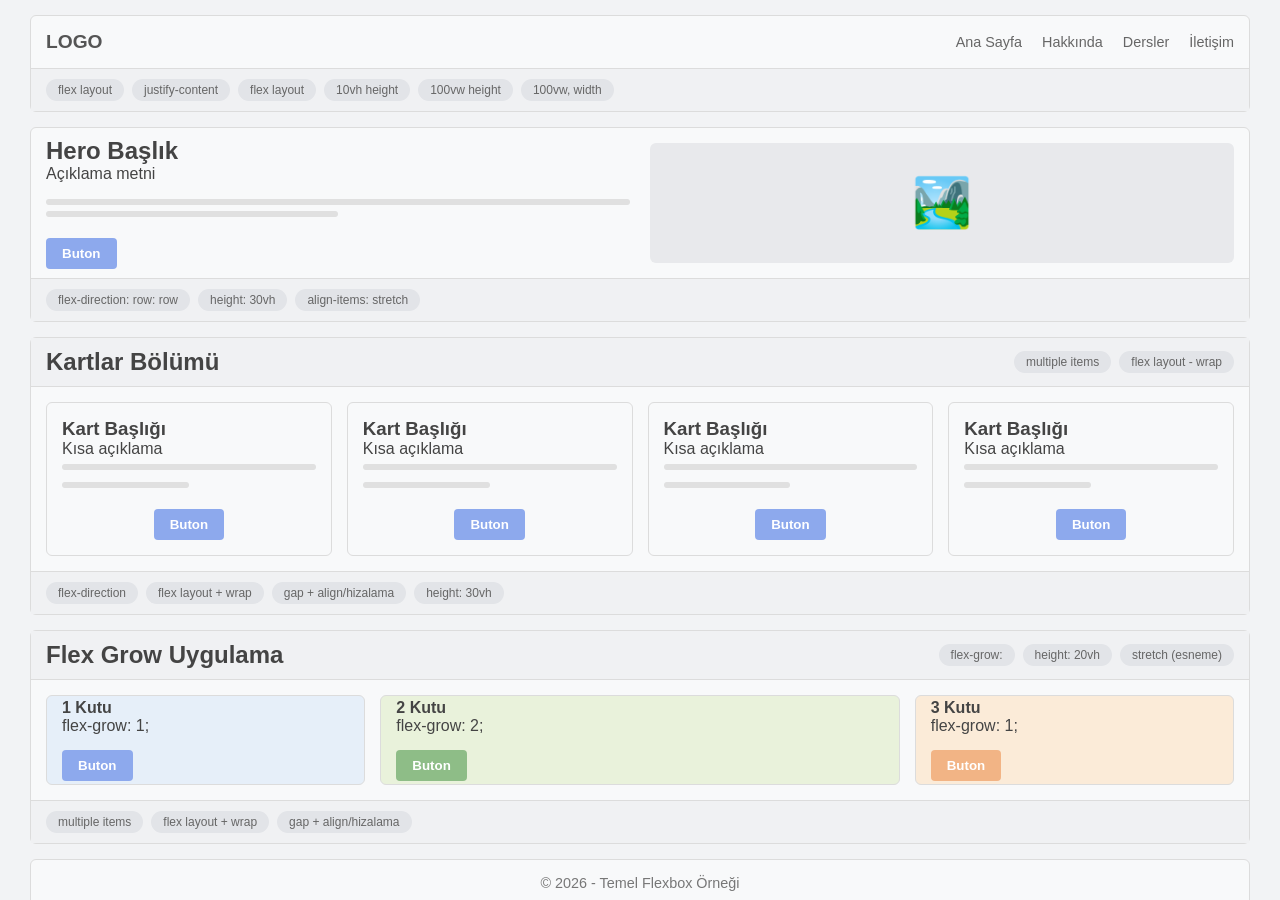
==== index.html @ 406b2664 "Update navigation links in index.html and adjust button alignment in style.css" ====
<!DOCTYPE html>
<html lang="tr">
<head>
    <meta charset="UTF-8">
    <meta name="viewport" content="width=device-width, initial-scale=1.0">
    <title>Flexbox Ödevi</title>
    <link rel="stylesheet" href="styles/style.css">
</head>
<body>

    <div class="wrapper">

        <section class="section-card navbar-section">
            <div class="section-body navbar-body">
                <div class="logo">LOGO</div>
                <ul class="nav-links">
                    <li><a href="index.html">Ana Sayfa</a></li>
                    <li><a href="about.html">Hakkında</a></li>
                    <li><a href="interests.html">Dersler</a></li>
                    <li><a href="contact.html">İletişim</a></li>
                </ul>
            </div>
            <div class="section-footer tags">
                <span class="tag">flex layout</span>
                <span class="tag">justify-content</span>
                <span class="tag">flex layout</span>
                <span class="tag">10vh height</span>
                <span class="tag">100vw height</span>
                <span class="tag">100vw, width</span>
            </div>
        </section>

        <section class="section-card hero-section">
            <div class="section-body hero-body">
                <div class="hero-content">
                    <h1>Hero Başlık</h1>
                    <p>Açıklama metni</p>
                    <div class="lines">
                        <div class="line"></div>
                        <div class="line short"></div>
                    </div>
                    <button class="btn">Buton</button>
                </div>
                <div class="hero-image">
                    <div class="placeholder-icon">🏞️</div>
                </div>
            </div>
            <div class="section-footer tags">
                <span class="tag">flex-direction: row: row</span>
                <span class="tag">height: 30vh</span>
                <span class="tag">align-items: stretch</span>
            </div>
        </section>

        <section class="section-card cards-section">
            <div class="section-header">
                <h2>Kartlar Bölümü</h2>
                <div class="tags">
                    <span class="tag">multiple items</span>
                    <span class="tag">flex layout - wrap</span>
                </div>
            </div>
            <div class="section-body cards-body">
                <div class="card">
                    <h3>Kart Başlığı</h3>
                    <p>Kısa açıklama</p>
                    <div class="line"></div>
                    <div class="line short"></div>
                    <button class="btn">Buton</button>
                </div>
                <div class="card">
                    <h3>Kart Başlığı</h3>
                    <p>Kısa açıklama</p>
                    <div class="line"></div>
                    <div class="line short"></div>
                    <button class="btn">Buton</button>
                </div>
                <div class="card">
                    <h3>Kart Başlığı</h3>
                    <p>Kısa açıklama</p>
                    <div class="line"></div>
                    <div class="line short"></div>
                    <button class="btn">Buton</button>
                </div>
                <div class="card">
                    <h3>Kart Başlığı</h3>
                    <p>Kısa açıklama</p>
                    <div class="line"></div>
                    <div class="line short"></div>
                    <button class="btn">Buton</button>
                </div>
            </div>
            <div class="section-footer tags">
                <span class="tag">flex-direction</span>
                <span class="tag">flex layout + wrap</span>
                <span class="tag">gap + align/hizalama</span>
                <span class="tag">height: 30vh</span>
            </div>
        </section>

        <section class="section-card grow-section">
            <div class="section-header">
                <h2>Flex Grow Uygulama</h2>
                <div class="tags">
                    <span class="tag">flex-grow:</span>
                    <span class="tag">height: 20vh</span>
                    <span class="tag">stretch (esneme)</span>
                </div>
            </div>
            <div class="section-body grow-body">
                <div class="grow-box box1">
                    <h4>1 Kutu</h4>
                    <p>flex-grow: 1;</p>
                    <button class="btn">Buton</button>
                </div>
                <div class="grow-box box2">
                    <h4>2 Kutu</h4>
                    <p>flex-grow: 2;</p>
                    <button class="btn btn-green">Buton</button>
                </div>
                <div class="grow-box box3">
                    <h4>3 Kutu</h4>
                    <p>flex-grow: 1;</p>
                    <button class="btn btn-orange">Buton</button>
                </div>
            </div>
            <div class="section-footer tags">
                <span class="tag">multiple items</span>
                <span class="tag">flex layout + wrap</span>
                <span class="tag">gap + align/hizalama</span>
            </div>
        </section>

        <footer class="section-card footer-section">
            <p>© 2026 - Temel Flexbox Örneği</p>
        </footer>

    </div>

</body>
</html>
---- styles/style.css ----
/* Genel Ayarlar */
* {
    margin: 0;
    padding: 0;
    box-sizing: border-box;
    font-family: Arial, sans-serif;
}

body {
    background-color: #f2f3f5;
    color: #444;
}

/* Ana Kapsayıcı (100vh Kuralı) */
.wrapper {
    display: flex;
    flex-direction: column;
    height: 100vh;
    width: 100vw;
    padding: 15px 30px;
    gap: 15px;
    overflow-y: auto; /* Ekran küçülürse diye kaydırma çubuğu */
}

/* Ortak Kart ve Bölüm Stilleri */
.section-card {
    background-color: #f8f9fa;
    border: 1px solid #dcdcdc;
    border-radius: 6px;
    display: flex;
    flex-direction: column;
}

.section-header, .section-footer {
    display: flex;
    align-items: center;
    padding: 10px 15px;
    background-color: #f0f1f3;
}

.section-header {
    justify-content: space-between;
    border-bottom: 1px solid #dcdcdc;
}

.section-footer {
    border-top: 1px solid #dcdcdc;
    gap: 10px;
}

.section-body {
    padding: 15px;
}

/* Etiket (Tag) Stilleri */
.tags {
    display: flex;
    flex-wrap: wrap;
    gap: 8px;
}

.tag {
    background-color: #e2e4e8;
    color: #666;
    padding: 4px 12px;
    border-radius: 15px;
    font-size: 0.75rem;
}

/* Buton ve Çizgi (Skeleton) Stilleri */
.btn {
    padding: 8px 16px;
    background-color: #8da9ed;
    color: white;
    border: none;
    border-radius: 4px;
    cursor: pointer;
    margin-top: 15px;
    font-weight: bold;
    align-self: flex-start;
}
.btn-green { background-color: #8ebd87; }
.btn-orange { background-color: #f2b485; }

.lines { margin-top: 10px; }
.line {
    height: 6px;
    background-color: #e0e0e0;
    border-radius: 3px;
    margin: 6px 0;
    width: 100%;
}
.line.short { width: 50%; }

/* --- 1) Navbar --- */
.navbar-section {
    flex-shrink: 0;
}
.navbar-body {
    display: flex;
    justify-content: space-between;
    align-items: center;
    padding: 15px;
}
.logo {
    font-size: 1.2rem;
    font-weight: bold;
    color: #555;
}
.nav-links {
    list-style: none;
    display: flex;
    gap: 20px;
}
.nav-links a {
    text-decoration: none;
    color: #666;
    font-size: 0.9rem;
}

/* --- 2) Hero --- */
.hero-body {
    display: flex;
    flex-direction: row;
    justify-content: space-between;
    align-items: stretch;
    gap: 20px;
    height: 150px; /* Esneme efekti için sabit yükseklik */
}
.hero-content {
    flex: 1;
    display: flex;
    flex-direction: column;
    justify-content: center;
}
.hero-image {
    flex: 1;
    background-color: #e8e9ec;
    border-radius: 6px;
    display: flex;
    justify-content: center;
    align-items: center;
    font-size: 3rem;
}

/* --- 3) Kartlar --- */
.cards-body {
    display: flex;
    flex-wrap: wrap;
    gap: 15px;
}
.card {
    flex: 1;
    min-width: 180px;
    background-color: #f8f9fa;
    border: 1px solid #dcdcdc;
    border-radius: 6px;
    padding: 15px;
    display: flex;
    flex-direction: column;
}
.card .btn {
    align-self: center;
}

/* --- 4) Flex Grow --- */
.grow-body {
    display: flex;
    align-items: stretch;
    gap: 15px;
    height: 120px;
}
.grow-box {
    border-radius: 6px;
    padding: 15px;
    display: flex;
    flex-direction: column;
    justify-content: center;
    align-items: flex-start;
    border: 1px solid #dcdcdc;
}
.box1 { flex-grow: 1; background-color: #e6eff9; }
.box2 { flex-grow: 2; background-color: #e9f2db; }
.box3 { flex-grow: 1; background-color: #fbebd8; }

/* --- 5) Footer --- */
.footer-section {
    flex-shrink: 0;
    align-items: center;
    justify-content: center;
    padding: 15px;
    color: #777;
    font-size: 0.9rem;
}
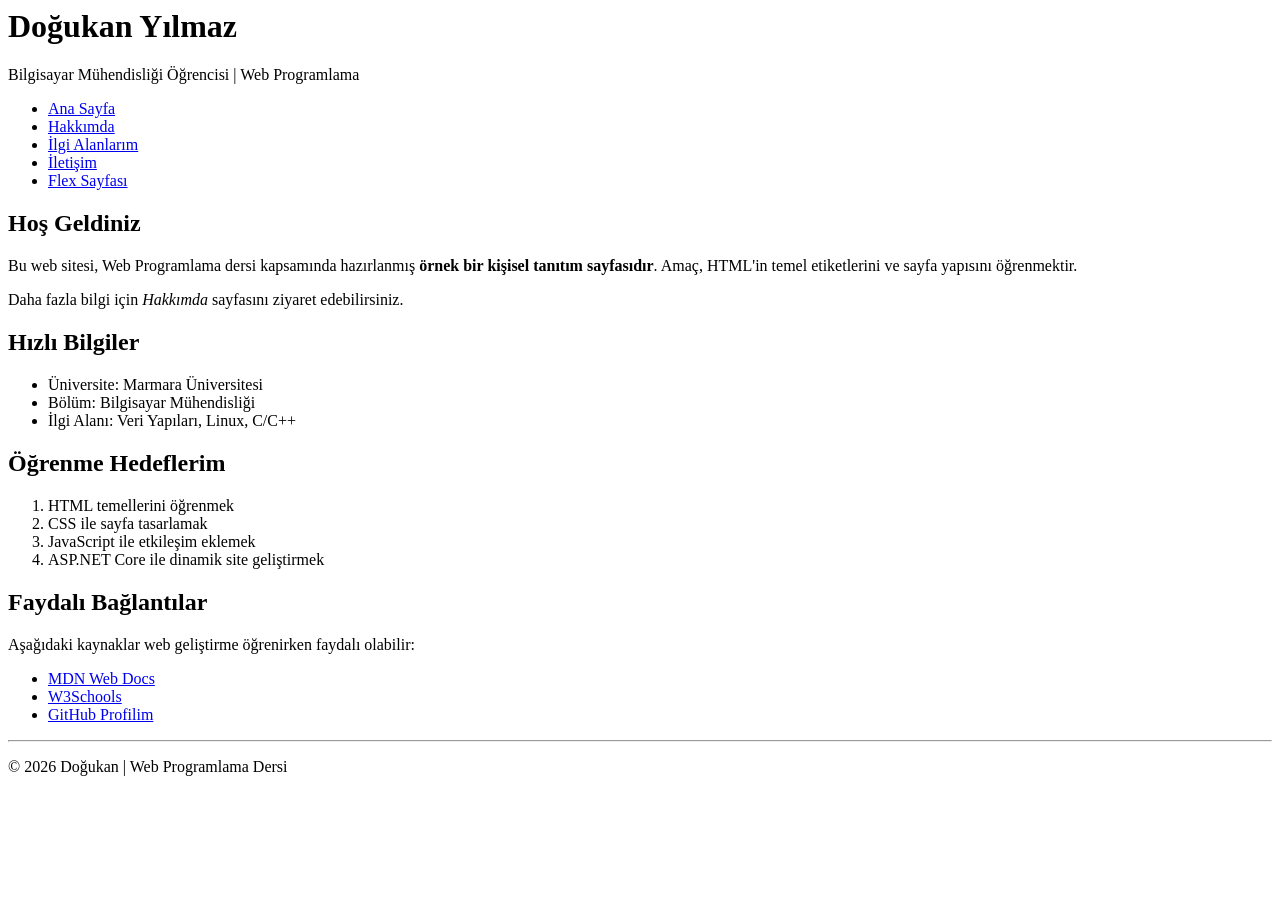
==== commit 75a56d40: "Refactor HTML structure and styles for personal webpage - Replaced the original index.html content w" ====
--- a/index.html
+++ b/index.html
@@ -1,141 +1,48 @@
-<!DOCTYPE html>
-<html lang="tr">
-<head>
-    <meta charset="UTF-8">
-    <meta name="viewport" content="width=device-width, initial-scale=1.0">
-    <title>Flexbox Ödevi</title>
-    <link rel="stylesheet" href="styles/style.css">
-</head>
-<body>
+<html>
+    <head>
+        <meta charset="UTF-8">
+        <title>Doğukan Yılmaz - Web Sayfası</title>
+    </head>
 
-    <div class="wrapper">
+    <body>
+        <h1> Doğukan Yılmaz </h1>
+        <p>Bilgisayar Mühendisliği Öğrencisi | Web Programlama</p>
+        <ul>
+            <li><a href="index.html">Ana Sayfa</a></li>
+            <li><a href="about.html">Hakkımda</a></li>
+            <li><a href="interests.html">İlgi Alanlarım</a></li>
+            <li><a href="contact.html">İletişim</a></li>
+            <li><a href="index2.html">Flex Sayfası</a></li>
 
-        <section class="section-card navbar-section">
-            <div class="section-body navbar-body">
-                <div class="logo">LOGO</div>
-                <ul class="nav-links">
-                    <li><a href="index.html">Ana Sayfa</a></li>
-                    <li><a href="about.html">Hakkında</a></li>
-                    <li><a href="interests.html">Dersler</a></li>
-                    <li><a href="contact.html">İletişim</a></li>
-                </ul>
-            </div>
-            <div class="section-footer tags">
-                <span class="tag">flex layout</span>
-                <span class="tag">justify-content</span>
-                <span class="tag">flex layout</span>
-                <span class="tag">10vh height</span>
-                <span class="tag">100vw height</span>
-                <span class="tag">100vw, width</span>
-            </div>
-        </section>
+        </ul>
 
-        <section class="section-card hero-section">
-            <div class="section-body hero-body">
-                <div class="hero-content">
-                    <h1>Hero Başlık</h1>
-                    <p>Açıklama metni</p>
-                    <div class="lines">
-                        <div class="line"></div>
-                        <div class="line short"></div>
-                    </div>
-                    <button class="btn">Buton</button>
-                </div>
-                <div class="hero-image">
-                    <div class="placeholder-icon">🏞️</div>
-                </div>
-            </div>
-            <div class="section-footer tags">
-                <span class="tag">flex-direction: row: row</span>
-                <span class="tag">height: 30vh</span>
-                <span class="tag">align-items: stretch</span>
-            </div>
-        </section>
+        <h2>Hoş Geldiniz</h2>
+        <p>Bu web sitesi, Web Programlama dersi kapsamında hazırlanmış <b>örnek bir kişisel tanıtım sayfasıdır</b>. Amaç, HTML'in temel etiketlerini ve sayfa yapısını öğrenmektir.</p>
+        <p>Daha fazla bilgi için <i>Hakkımda</i> sayfasını ziyaret edebilirsiniz.</p>
 
-        <section class="section-card cards-section">
-            <div class="section-header">
-                <h2>Kartlar Bölümü</h2>
-                <div class="tags">
-                    <span class="tag">multiple items</span>
-                    <span class="tag">flex layout - wrap</span>
-                </div>
-            </div>
-            <div class="section-body cards-body">
-                <div class="card">
-                    <h3>Kart Başlığı</h3>
-                    <p>Kısa açıklama</p>
-                    <div class="line"></div>
-                    <div class="line short"></div>
-                    <button class="btn">Buton</button>
-                </div>
-                <div class="card">
-                    <h3>Kart Başlığı</h3>
-                    <p>Kısa açıklama</p>
-                    <div class="line"></div>
-                    <div class="line short"></div>
-                    <button class="btn">Buton</button>
-                </div>
-                <div class="card">
-                    <h3>Kart Başlığı</h3>
-                    <p>Kısa açıklama</p>
-                    <div class="line"></div>
-                    <div class="line short"></div>
-                    <button class="btn">Buton</button>
-                </div>
-                <div class="card">
-                    <h3>Kart Başlığı</h3>
-                    <p>Kısa açıklama</p>
-                    <div class="line"></div>
-                    <div class="line short"></div>
-                    <button class="btn">Buton</button>
-                </div>
-            </div>
-            <div class="section-footer tags">
-                <span class="tag">flex-direction</span>
-                <span class="tag">flex layout + wrap</span>
-                <span class="tag">gap + align/hizalama</span>
-                <span class="tag">height: 30vh</span>
-            </div>
-        </section>
+        <h2>Hızlı Bilgiler</h2>
+        <ul>
+            <li>Üniversite: Marmara Üniversitesi</li>
+            <li>Bölüm: Bilgisayar Mühendisliği</li>
+            <li>İlgi Alanı: Veri Yapıları, Linux, C/C++</li>
+        </ul>
 
-        <section class="section-card grow-section">
-            <div class="section-header">
-                <h2>Flex Grow Uygulama</h2>
-                <div class="tags">
-                    <span class="tag">flex-grow:</span>
-                    <span class="tag">height: 20vh</span>
-                    <span class="tag">stretch (esneme)</span>
-                </div>
-            </div>
-            <div class="section-body grow-body">
-                <div class="grow-box box1">
-                    <h4>1 Kutu</h4>
-                    <p>flex-grow: 1;</p>
-                    <button class="btn">Buton</button>
-                </div>
-                <div class="grow-box box2">
-                    <h4>2 Kutu</h4>
-                    <p>flex-grow: 2;</p>
-                    <button class="btn btn-green">Buton</button>
-                </div>
-                <div class="grow-box box3">
-                    <h4>3 Kutu</h4>
-                    <p>flex-grow: 1;</p>
-                    <button class="btn btn-orange">Buton</button>
-                </div>
-            </div>
-            <div class="section-footer tags">
-                <span class="tag">multiple items</span>
-                <span class="tag">flex layout + wrap</span>
-                <span class="tag">gap + align/hizalama</span>
-            </div>
-        </section>
+        <h2>Öğrenme Hedeflerim</h2>
+        <ol>
+            <li>HTML temellerini öğrenmek</li>
+            <li>CSS ile sayfa tasarlamak</li>
+            <li>JavaScript ile etkileşim eklemek</li>
+            <li>ASP.NET Core ile dinamik site geliştirmek</li>
+        </ol>
+        <h2>Faydalı Bağlantılar</h2>
+        <p>Aşağıdaki kaynaklar web geliştirme öğrenirken faydalı olabilir:</p>
+        <ul>
+            <li><a href="https://developer.mozilla.org/tr/">MDN Web Docs</a></li>
+            <li><a href="https://www.w3schools.com/">W3Schools</a></li>
+            <li><a href="https://github.com/Dogukan01" target="_blank">GitHub Profilim</a></li>
+        </ul>
 
-        <footer class="section-card footer-section">
-            <p>© 2026 - Temel Flexbox Örneği</p>
-        </footer>
-
-    </div>
-
-</body>
+        <hr>
+        <p>© 2026 Doğukan | Web Programlama Dersi</p>
+    </body>
 </html>
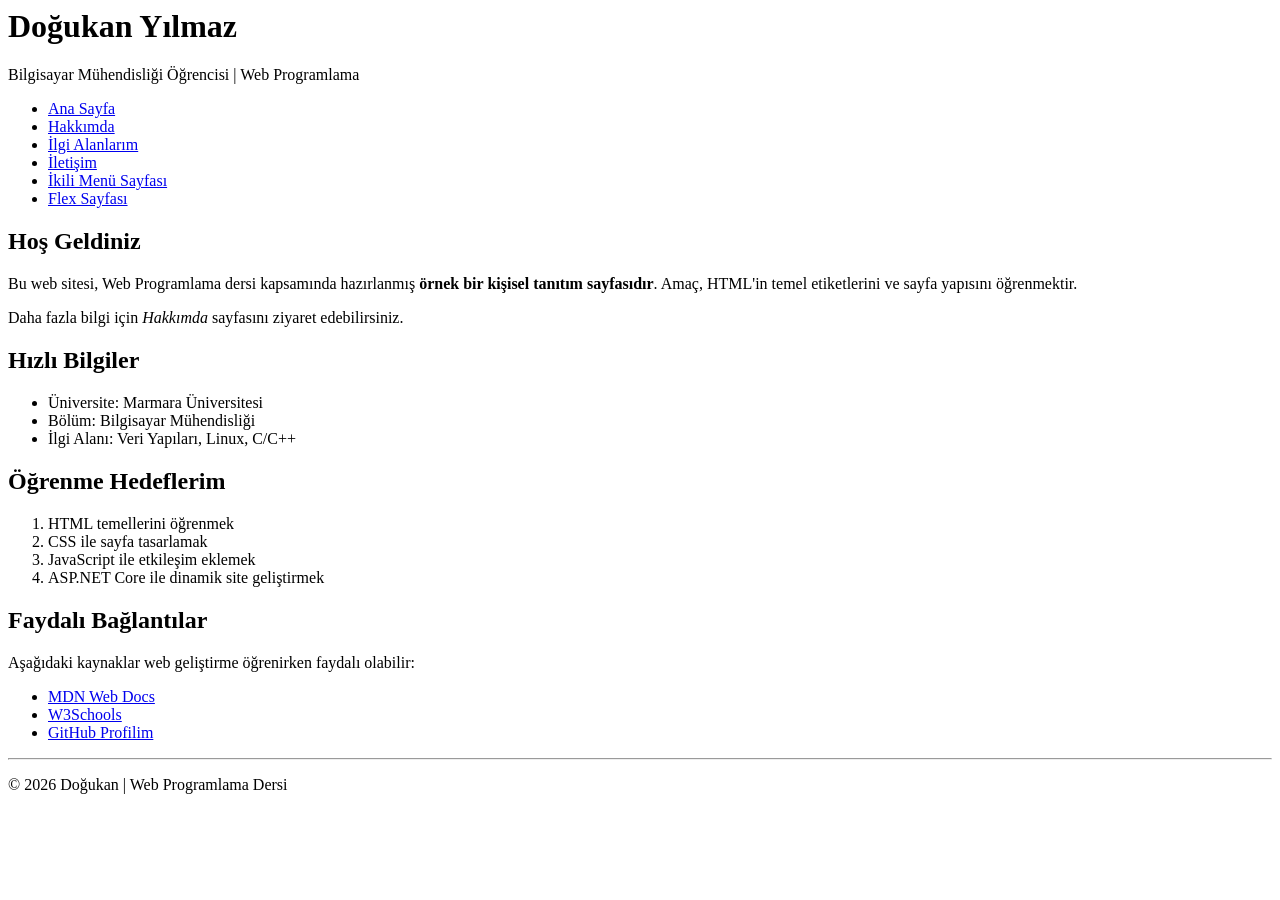
==== commit eb528d22: "Add navigation link to new page in contact, index, and interests sections" ====
--- a/index.html
+++ b/index.html
@@ -12,6 +12,7 @@
             <li><a href="about.html">Hakkımda</a></li>
             <li><a href="interests.html">İlgi Alanlarım</a></li>
             <li><a href="contact.html">İletişim</a></li>
+            <li><a href="new.html">İkili Menü Sayfası</a></li>
             <li><a href="index2.html">Flex Sayfası</a></li>
 
         </ul>
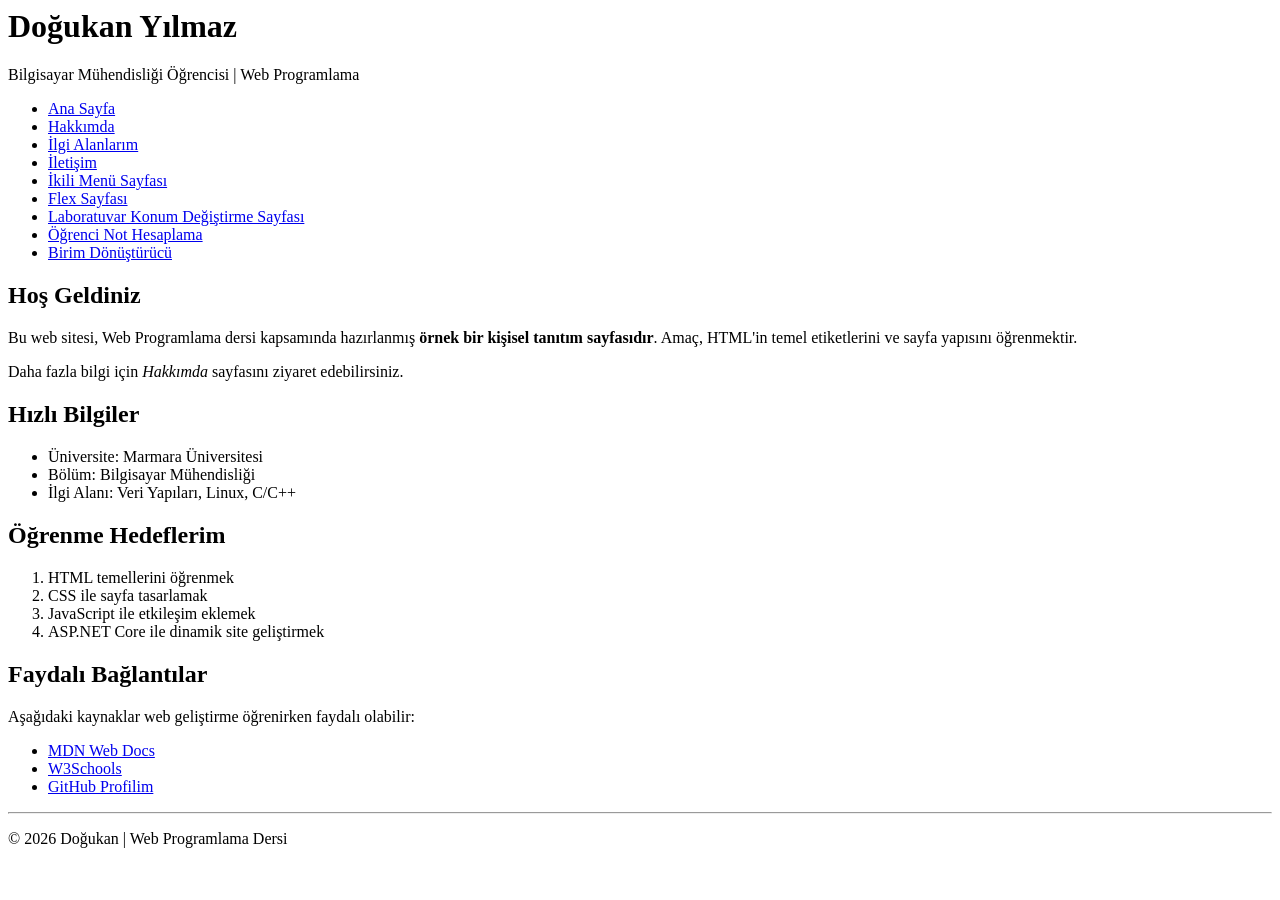
==== commit ff208b7a: "Add back button to Birim Hesaplama page and adjust styles" ====
--- a/index.html
+++ b/index.html
@@ -14,7 +14,9 @@
             <li><a href="contact.html">İletişim</a></li>
             <li><a href="new.html">İkili Menü Sayfası</a></li>
             <li><a href="index2.html">Flex Sayfası</a></li>
-
+            <li><a href="lab-position.html">Laboratuvar Konum Değiştirme Sayfası</a></li>
+            <li><a href="not-hesaplama.html">Öğrenci Not Hesaplama</a></li>
+            <li><a href="birim-hesaplama.html">Birim Dönüştürücü</a></li>
         </ul>
 
         <h2>Hoş Geldiniz</h2>
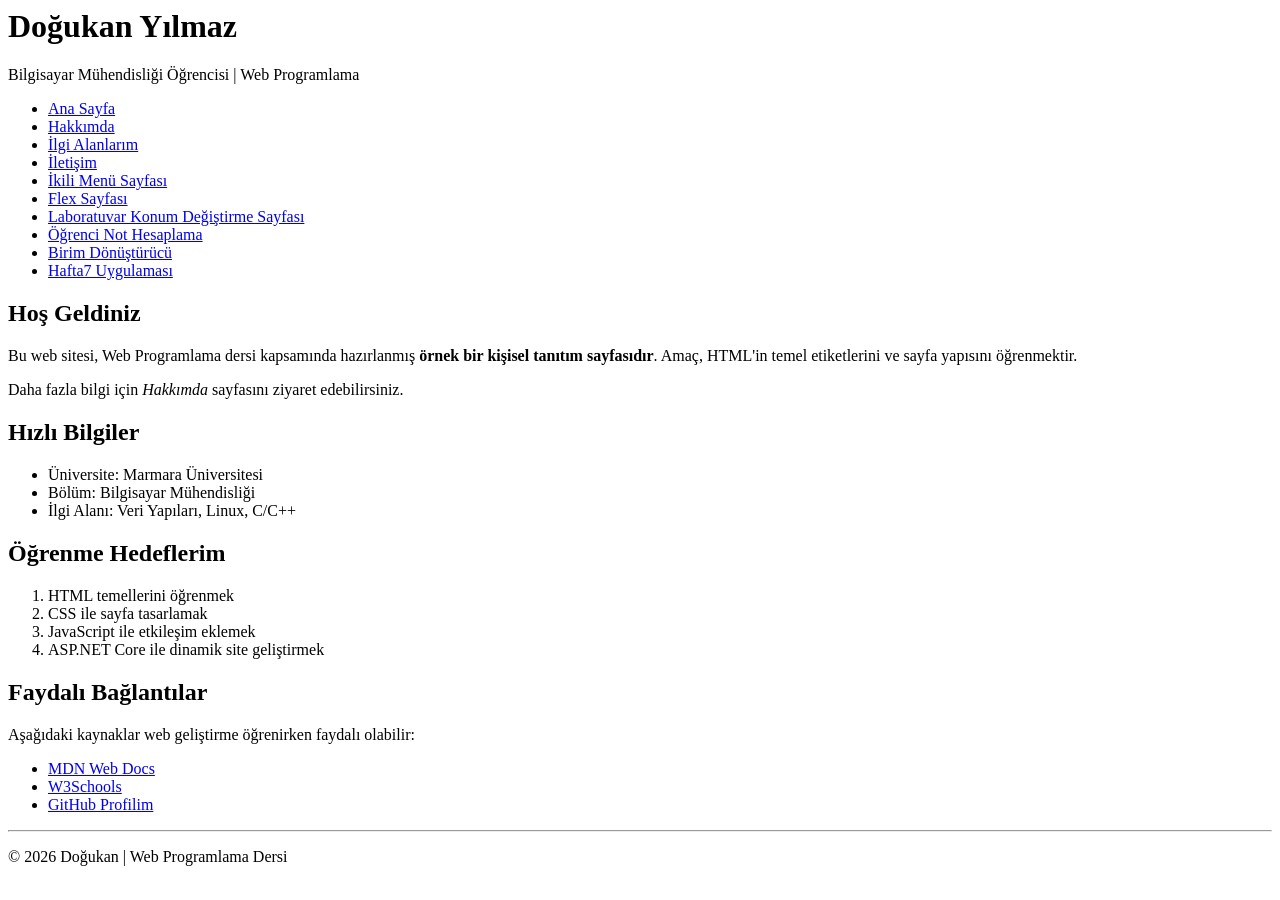
==== commit 51b9c360: "Add Hafta 7 application page and implement theme toggle functionality" ====
--- a/index.html
+++ b/index.html
@@ -17,6 +17,7 @@
             <li><a href="lab-position.html">Laboratuvar Konum Değiştirme Sayfası</a></li>
             <li><a href="not-hesaplama.html">Öğrenci Not Hesaplama</a></li>
             <li><a href="birim-hesaplama.html">Birim Dönüştürücü</a></li>
+            <li><a href="hafta7.html">Hafta7 Uygulaması</a></li>
         </ul>
 
         <h2>Hoş Geldiniz</h2>
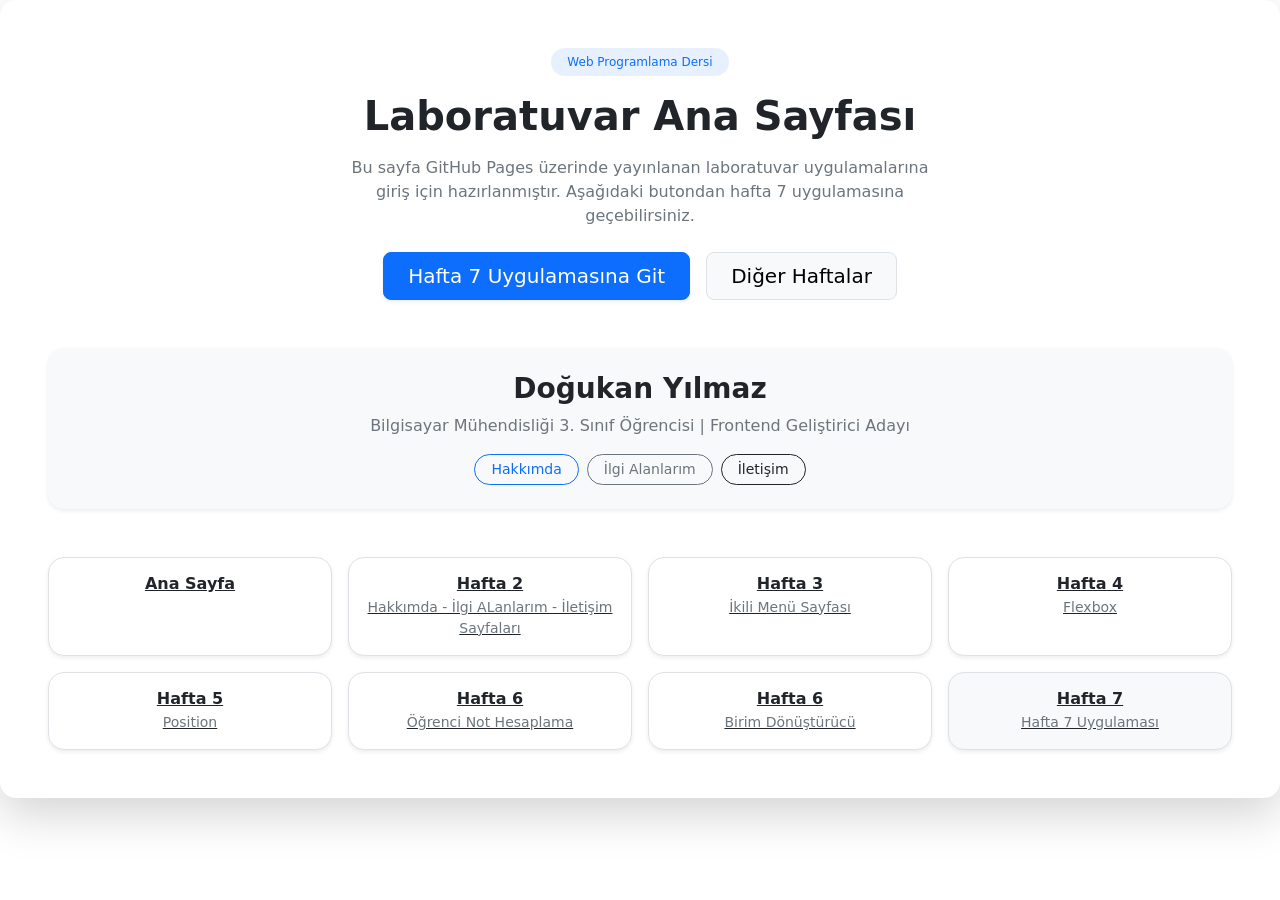
==== commit 80fdce7f: "feat: implement theme toggle functionality with light and dark mode support and update landing page " ====
--- a/index.html
+++ b/index.html
@@ -1,52 +1,102 @@
-<html>
-    <head>
-        <meta charset="UTF-8">
-        <title>Doğukan Yılmaz - Web Sayfası</title>
-    </head>
+<!DOCTYPE html>
+<html lang="tr">
+<head>
+    <meta charset="UTF-8">
+    <meta name="viewport" content="width=device-width, initial-scale=1.0">
+    <title>Laboratuvar Ana Sayfası - Doğukan Yılmaz</title>
+    
+    <link href="https://cdn.jsdelivr.net/npm/bootstrap@5.3.3/dist/css/bootstrap.min.css" rel="stylesheet">
+    
+    <link rel="stylesheet" href="styles/index.css">
+</head>
+<body>
 
-    <body>
-        <h1> Doğukan Yılmaz </h1>
-        <p>Bilgisayar Mühendisliği Öğrencisi | Web Programlama</p>
-        <ul>
-            <li><a href="index.html">Ana Sayfa</a></li>
-            <li><a href="about.html">Hakkımda</a></li>
-            <li><a href="interests.html">İlgi Alanlarım</a></li>
-            <li><a href="contact.html">İletişim</a></li>
-            <li><a href="new.html">İkili Menü Sayfası</a></li>
-            <li><a href="index2.html">Flex Sayfası</a></li>
-            <li><a href="lab-position.html">Laboratuvar Konum Değiştirme Sayfası</a></li>
-            <li><a href="not-hesaplama.html">Öğrenci Not Hesaplama</a></li>
-            <li><a href="birim-hesaplama.html">Birim Dönüştürücü</a></li>
-            <li><a href="hafta7.html">Hafta7 Uygulaması</a></li>
-        </ul>
+    <div class="card border-0 shadow-lg rounded-4 p-4 p-md-5 main-card">
+        
+        <div class="text-center mb-5">
+            <span class="badge bg-primary bg-opacity-10 text-primary rounded-pill px-3 py-2 mb-3 fw-medium">Web Programlama Dersi</span>
+            <h1 class="display-6 fw-bold mb-3">Laboratuvar Ana Sayfası</h1>
+            <p class="text-secondary mx-auto mb-4" style="max-width: 600px;">
+                Bu sayfa GitHub Pages üzerinde yayınlanan laboratuvar uygulamalarına giriş için hazırlanmıştır. Aşağıdaki butondan hafta 7 uygulamasına geçebilirsiniz.
+            </p>
+            
+            <div class="d-flex justify-content-center gap-3">
+                <a href="hafta7.html" class="btn btn-primary btn-lg rounded-3 px-4 shadow-sm">Hafta 7 Uygulamasına Git</a>
+                <a href="#haftalar" class="btn btn-light btn-lg rounded-3 px-4 border">Diğer Haftalar</a>
+            </div>
+        </div>
 
-        <h2>Hoş Geldiniz</h2>
-        <p>Bu web sitesi, Web Programlama dersi kapsamında hazırlanmış <b>örnek bir kişisel tanıtım sayfasıdır</b>. Amaç, HTML'in temel etiketlerini ve sayfa yapısını öğrenmektir.</p>
-        <p>Daha fazla bilgi için <i>Hakkımda</i> sayfasını ziyaret edebilirsiniz.</p>
+        <!-- Kişisel Bilgi Bölümü -->
+        <div class="card bg-light border-0 rounded-4 p-4 mb-5 shadow-sm text-center">
+            <h3 class="fw-bold mb-2">Doğukan Yılmaz</h3>
+            <p class="text-secondary mb-3">Bilgisayar Mühendisliği 3. Sınıf Öğrencisi | Frontend Geliştirici Adayı</p>
+            <div class="d-flex justify-content-center gap-2">
+                <a href="about.html" class="btn btn-outline-primary btn-sm rounded-pill px-3">Hakkımda</a>
+                <a href="interests.html" class="btn btn-outline-secondary btn-sm rounded-pill px-3">İlgi Alanlarım</a>
+                <a href="contact.html" class="btn btn-outline-dark btn-sm rounded-pill px-3">İletişim</a>
+            </div>
+        </div>
 
-        <h2>Hızlı Bilgiler</h2>
-        <ul>
-            <li>Üniversite: Marmara Üniversitesi</li>
-            <li>Bölüm: Bilgisayar Mühendisliği</li>
-            <li>İlgi Alanı: Veri Yapıları, Linux, C/C++</li>
-        </ul>
+        <div id="haftalar" class="row g-3 justify-content-center">
+            
+            <div class="col-6 col-md-4 col-lg-3">
+                <a href="index.html" class="card week-card border shadow-sm rounded-4 h-100 p-3 text-center">
+                    <h6 class="fw-bold text-dark mb-1">Ana Sayfa</h6>
+                </a>
+            </div>
+            
+            <div class="col-6 col-md-4 col-lg-3">
+                <a href="about.html" class="card week-card border shadow-sm rounded-4 h-100 p-3 text-center">
+                    <h6 class="fw-bold text-dark mb-1">Hafta 2</h6>
+                    <small class="text-secondary">Hakkımda - İlgi ALanlarım - İletişim Sayfaları </small>
+                </a>
+            </div>
 
-        <h2>Öğrenme Hedeflerim</h2>
-        <ol>
-            <li>HTML temellerini öğrenmek</li>
-            <li>CSS ile sayfa tasarlamak</li>
-            <li>JavaScript ile etkileşim eklemek</li>
-            <li>ASP.NET Core ile dinamik site geliştirmek</li>
-        </ol>
-        <h2>Faydalı Bağlantılar</h2>
-        <p>Aşağıdaki kaynaklar web geliştirme öğrenirken faydalı olabilir:</p>
-        <ul>
-            <li><a href="https://developer.mozilla.org/tr/">MDN Web Docs</a></li>
-            <li><a href="https://www.w3schools.com/">W3Schools</a></li>
-            <li><a href="https://github.com/Dogukan01" target="_blank">GitHub Profilim</a></li>
-        </ul>
+            <div class="col-6 col-md-4 col-lg-3">
+                <a href="ikili-menu.html" class="card week-card border shadow-sm rounded-4 h-100 p-3 text-center">
+                    <h6 class="fw-bold text-dark mb-1">Hafta 3</h6>
+                    <small class="text-secondary">İkili Menü Sayfası</small>
+                </a>
+            </div>
 
-        <hr>
-        <p>© 2026 Doğukan | Web Programlama Dersi</p>
-    </body>
+            <div class="col-6 col-md-4 col-lg-3">
+                <a href="flex_sayfasi.html" class="card week-card border shadow-sm rounded-4 h-100 p-3 text-center">
+                    <h6 class="fw-bold text-dark mb-1">Hafta 4</h6>
+                    <small class="text-secondary">Flexbox</small>
+                </a>
+            </div>
+
+            <div class="col-6 col-md-4 col-lg-3">
+                <a href="lab-position.html" class="card week-card border shadow-sm rounded-4 h-100 p-3 text-center">
+                    <h6 class="fw-bold text-dark mb-1">Hafta 5</h6>
+                    <small class="text-secondary">Position</small>
+                </a>
+            </div>
+
+            <div class="col-6 col-md-4 col-lg-3">
+                <a href="not-hesaplama.html" class="card week-card border shadow-sm rounded-4 h-100 p-3 text-center">
+                    <h6 class="fw-bold text-dark mb-1">Hafta 6</h6>
+                    <small class="text-secondary">Öğrenci Not Hesaplama</small>
+                </a>
+            </div>
+
+            <div class="col-6 col-md-4 col-lg-3">
+                <a href="birim-hesaplama.html" class="card week-card border shadow-sm rounded-4 h-100 p-3 text-center">
+                    <h6 class="fw-bold text-dark mb-1">Hafta 6</h6>
+                    <small class="text-secondary">Birim Dönüştürücü</small>
+                </a>
+            </div>
+
+            <div class="col-6 col-md-4 col-lg-3">
+                <a href="hafta7.html" class="card week-card border shadow-sm rounded-4 h-100 p-3 text-center bg-light">
+                    <h6 class="fw-bold text-dark mb-1">Hafta 7</h6>
+                    <small class="text-secondary">Hafta 7 Uygulaması</small>
+                </a>
+            </div>
+
+        </div>
+    </div>
+
+    <script src="https://cdn.jsdelivr.net/npm/bootstrap@5.3.3/dist/js/bootstrap.bundle.min.js"></script>
+</body>
 </html>
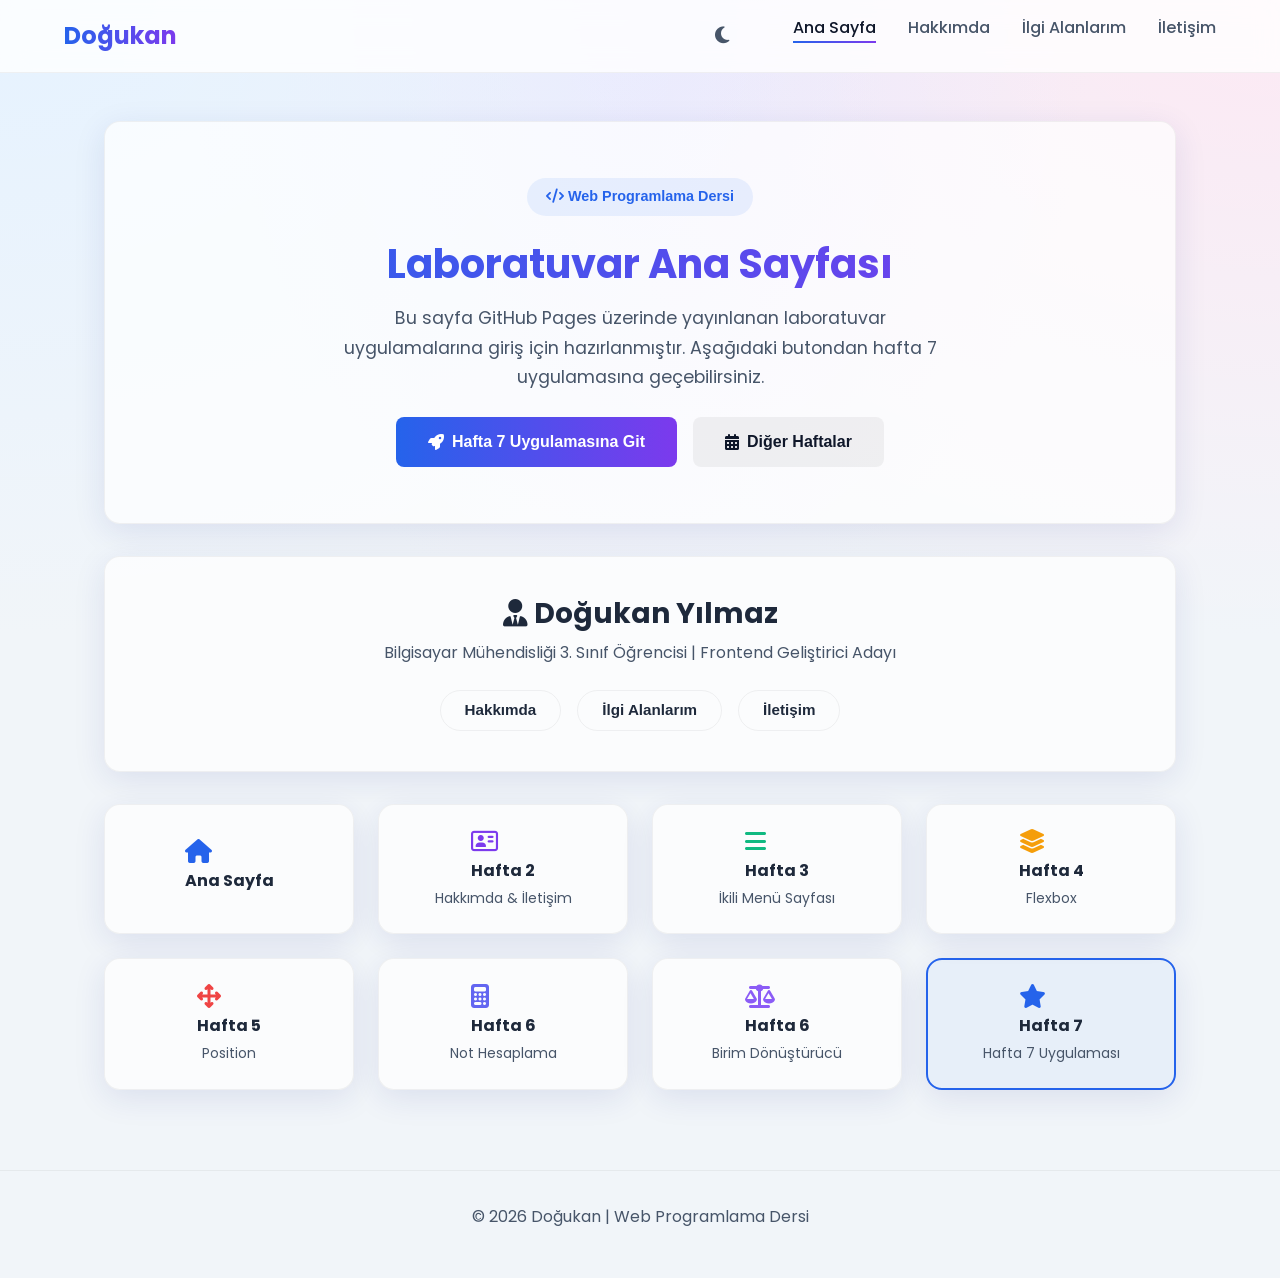
==== commit a79dc720: "feat: redesign index page layout with new navigation, dark mode support, and FontAwesome icons" ====
--- a/index.html
+++ b/index.html
@@ -6,97 +6,170 @@
     <title>Laboratuvar Ana Sayfası - Doğukan Yılmaz</title>
     
     <link href="https://cdn.jsdelivr.net/npm/bootstrap@5.3.3/dist/css/bootstrap.min.css" rel="stylesheet">
+    <link rel="stylesheet" href="https://cdnjs.cloudflare.com/ajax/libs/font-awesome/6.4.0/css/all.min.css">
+    <link rel="stylesheet" href="styles/profile.css">
     
-    <link rel="stylesheet" href="styles/index.css">
+    <style>
+        /* Bootstrap override'ları ve grid uyumları */
+        .week-card {
+            padding: 1.5rem !important;
+            height: 100%;
+            display: flex;
+            flex-direction: column;
+            justify-content: center;
+            align-items: center;
+            text-decoration: none;
+            margin-bottom: 0 !important;
+        }
+        
+        .week-card h6 {
+            color: var(--heading-color);
+            margin-bottom: 0.5rem;
+            transition: color 0.5s;
+        }
+        
+        .week-card small {
+            color: var(--text-muted);
+            transition: color 0.5s;
+        }
+        
+        .week-card:hover h6 {
+            color: var(--primary-color);
+        }
+
+        .row { 
+            margin-bottom: 2rem; 
+        }
+
+        /* Ana Sayfa Butonlarını Özel Ayarla */
+        .btn-custom-outline {
+            background: transparent;
+            border: 1px solid var(--border-color);
+            color: var(--heading-color);
+        }
+        
+        .btn-custom-outline:hover {
+            background: var(--primary-color);
+            border-color: var(--primary-color);
+            color: white;
+        }
+
+        body.dark-mode .btn-custom-outline:hover {
+            color: white;
+        }
+    </style>
 </head>
 <body>
 
-    <div class="card border-0 shadow-lg rounded-4 p-4 p-md-5 main-card">
-        
-        <div class="text-center mb-5">
-            <span class="badge bg-primary bg-opacity-10 text-primary rounded-pill px-3 py-2 mb-3 fw-medium">Web Programlama Dersi</span>
-            <h1 class="display-6 fw-bold mb-3">Laboratuvar Ana Sayfası</h1>
-            <p class="text-secondary mx-auto mb-4" style="max-width: 600px;">
+    <nav>
+        <a href="index.html" class="logo">Doğukan</a>
+        <div class="nav-right">
+            <button id="theme-toggle" class="theme-toggle-btn" aria-label="Temayı Değiştir">
+                <i id="theme-icon" class="fa-solid fa-moon"></i>
+            </button>
+            <ul class="nav-links">
+                <li><a href="index.html" class="active">Ana Sayfa</a></li>
+                <li><a href="about.html">Hakkımda</a></li>
+                <li><a href="interests.html">İlgi Alanlarım</a></li>
+                <li><a href="contact.html">İletişim</a></li>
+            </ul>
+        </div>
+    </nav>
+
+    <main>
+        <div class="glass-card text-center" style="padding-top: 3.5rem; padding-bottom: 3.5rem;">
+            <span style="background: rgba(59, 130, 246, 0.1); color: var(--primary-color); padding: 0.5rem 1.2rem; border-radius: 50px; font-weight: 600; font-size: 0.9rem; margin-bottom: 1.5rem; display: inline-block;">
+                <i class="fa-solid fa-code"></i> Web Programlama Dersi
+            </span>
+            <h1 class="display-6 fw-bold mb-3" style="background: linear-gradient(to right, var(--primary-color), var(--secondary-color)); -webkit-background-clip: text; -webkit-text-fill-color: transparent;">
+                Laboratuvar Ana Sayfası
+            </h1>
+            <p class="mx-auto mb-4" style="max-width: 600px; font-size: 1.1rem;">
                 Bu sayfa GitHub Pages üzerinde yayınlanan laboratuvar uygulamalarına giriş için hazırlanmıştır. Aşağıdaki butondan hafta 7 uygulamasına geçebilirsiniz.
             </p>
             
-            <div class="d-flex justify-content-center gap-3">
-                <a href="hafta7.html" class="btn btn-primary btn-lg rounded-3 px-4 shadow-sm">Hafta 7 Uygulamasına Git</a>
-                <a href="#haftalar" class="btn btn-light btn-lg rounded-3 px-4 border">Diğer Haftalar</a>
+            <div class="d-flex justify-content-center gap-3 flex-wrap">
+                <a href="hafta7.html" class="btn btn-primary"><i class="fa-solid fa-rocket"></i> Hafta 7 Uygulamasına Git</a>
+                <a href="#haftalar" class="btn btn-secondary"><i class="fa-solid fa-calendar-days"></i> Diğer Haftalar</a>
             </div>
         </div>
 
         <!-- Kişisel Bilgi Bölümü -->
-        <div class="card bg-light border-0 rounded-4 p-4 mb-5 shadow-sm text-center">
-            <h3 class="fw-bold mb-2">Doğukan Yılmaz</h3>
-            <p class="text-secondary mb-3">Bilgisayar Mühendisliği 3. Sınıf Öğrencisi | Frontend Geliştirici Adayı</p>
-            <div class="d-flex justify-content-center gap-2">
-                <a href="about.html" class="btn btn-outline-primary btn-sm rounded-pill px-3">Hakkımda</a>
-                <a href="interests.html" class="btn btn-outline-secondary btn-sm rounded-pill px-3">İlgi Alanlarım</a>
-                <a href="contact.html" class="btn btn-outline-dark btn-sm rounded-pill px-3">İletişim</a>
+        <div class="glass-card text-center">
+            <h3 class="fw-bold mb-2" style="color: var(--heading-color);"><i class="fa-solid fa-user-tie"></i> Doğukan Yılmaz</h3>
+            <p class="mb-4">Bilgisayar Mühendisliği 3. Sınıf Öğrencisi | Frontend Geliştirici Adayı</p>
+            <div class="d-flex justify-content-center gap-3 flex-wrap">
+                <a href="about.html" class="btn btn-custom-outline" style="border-radius: 50px; padding: 0.5rem 1.5rem; font-size: 0.95rem;">Hakkımda</a>
+                <a href="interests.html" class="btn btn-custom-outline" style="border-radius: 50px; padding: 0.5rem 1.5rem; font-size: 0.95rem;">İlgi Alanlarım</a>
+                <a href="contact.html" class="btn btn-custom-outline" style="border-radius: 50px; padding: 0.5rem 1.5rem; font-size: 0.95rem;">İletişim</a>
             </div>
         </div>
 
-        <div id="haftalar" class="row g-3 justify-content-center">
+        <!-- Haftalar Grid (Temel Yapı) -->
+        <div id="haftalar" class="row g-4 justify-content-center">
             
             <div class="col-6 col-md-4 col-lg-3">
-                <a href="index.html" class="card week-card border shadow-sm rounded-4 h-100 p-3 text-center">
-                    <h6 class="fw-bold text-dark mb-1">Ana Sayfa</h6>
+                <a href="index.html" class="glass-card week-card">
+                    <h6 class="fw-bold"><i class="fa-solid fa-house mb-2 d-block" style="font-size: 1.5rem; color: var(--primary-color);"></i>Ana Sayfa</h6>
                 </a>
             </div>
             
             <div class="col-6 col-md-4 col-lg-3">
-                <a href="about.html" class="card week-card border shadow-sm rounded-4 h-100 p-3 text-center">
-                    <h6 class="fw-bold text-dark mb-1">Hafta 2</h6>
-                    <small class="text-secondary">Hakkımda - İlgi ALanlarım - İletişim Sayfaları </small>
+                <a href="about.html" class="glass-card week-card">
+                    <h6 class="fw-bold"><i class="fa-regular fa-address-card mb-2 d-block" style="font-size: 1.5rem; color: var(--secondary-color);"></i>Hafta 2</h6>
+                    <small class="text-center">Hakkımda & İletişim</small>
                 </a>
             </div>
 
             <div class="col-6 col-md-4 col-lg-3">
-                <a href="ikili-menu.html" class="card week-card border shadow-sm rounded-4 h-100 p-3 text-center">
-                    <h6 class="fw-bold text-dark mb-1">Hafta 3</h6>
-                    <small class="text-secondary">İkili Menü Sayfası</small>
+                <a href="ikili-menu.html" class="glass-card week-card">
+                    <h6 class="fw-bold"><i class="fa-solid fa-bars mb-2 d-block" style="font-size: 1.5rem; color: #10b981;"></i>Hafta 3</h6>
+                    <small class="text-center">İkili Menü Sayfası</small>
                 </a>
             </div>
 
             <div class="col-6 col-md-4 col-lg-3">
-                <a href="flex_sayfasi.html" class="card week-card border shadow-sm rounded-4 h-100 p-3 text-center">
-                    <h6 class="fw-bold text-dark mb-1">Hafta 4</h6>
-                    <small class="text-secondary">Flexbox</small>
+                <a href="flex_sayfasi.html" class="glass-card week-card">
+                    <h6 class="fw-bold"><i class="fa-solid fa-layer-group mb-2 d-block" style="font-size: 1.5rem; color: #f59e0b;"></i>Hafta 4</h6>
+                    <small class="text-center">Flexbox</small>
                 </a>
             </div>
 
             <div class="col-6 col-md-4 col-lg-3">
-                <a href="lab-position.html" class="card week-card border shadow-sm rounded-4 h-100 p-3 text-center">
-                    <h6 class="fw-bold text-dark mb-1">Hafta 5</h6>
-                    <small class="text-secondary">Position</small>
+                <a href="lab-position.html" class="glass-card week-card">
+                    <h6 class="fw-bold"><i class="fa-solid fa-arrows-up-down-left-right mb-2 d-block" style="font-size: 1.5rem; color: #ef4444;"></i>Hafta 5</h6>
+                    <small class="text-center">Position</small>
                 </a>
             </div>
 
             <div class="col-6 col-md-4 col-lg-3">
-                <a href="not-hesaplama.html" class="card week-card border shadow-sm rounded-4 h-100 p-3 text-center">
-                    <h6 class="fw-bold text-dark mb-1">Hafta 6</h6>
-                    <small class="text-secondary">Öğrenci Not Hesaplama</small>
+                <a href="not-hesaplama.html" class="glass-card week-card">
+                    <h6 class="fw-bold"><i class="fa-solid fa-calculator mb-2 d-block" style="font-size: 1.5rem; color: #6366f1;"></i>Hafta 6</h6>
+                    <small class="text-center">Not Hesaplama</small>
                 </a>
             </div>
 
             <div class="col-6 col-md-4 col-lg-3">
-                <a href="birim-hesaplama.html" class="card week-card border shadow-sm rounded-4 h-100 p-3 text-center">
-                    <h6 class="fw-bold text-dark mb-1">Hafta 6</h6>
-                    <small class="text-secondary">Birim Dönüştürücü</small>
+                <a href="birim-hesaplama.html" class="glass-card week-card">
+                    <h6 class="fw-bold"><i class="fa-solid fa-scale-balanced mb-2 d-block" style="font-size: 1.5rem; color: #8b5cf6;"></i>Hafta 6</h6>
+                    <small class="text-center">Birim Dönüştürücü</small>
                 </a>
             </div>
 
             <div class="col-6 col-md-4 col-lg-3">
-                <a href="hafta7.html" class="card week-card border shadow-sm rounded-4 h-100 p-3 text-center bg-light">
-                    <h6 class="fw-bold text-dark mb-1">Hafta 7</h6>
-                    <small class="text-secondary">Hafta 7 Uygulaması</small>
+                <a href="hafta7.html" class="glass-card week-card" style="border: 2px solid var(--primary-color); background: rgba(59, 130, 246, 0.05);">
+                    <h6 class="fw-bold"><i class="fa-solid fa-star mb-2 d-block" style="font-size: 1.5rem; color: var(--primary-color);"></i>Hafta 7</h6>
+                    <small class="text-center">Hafta 7 Uygulaması</small>
                 </a>
             </div>
+        </div>
+    </main>
 
-        </div>
-    </div>
+    <footer>
+        <p>© 2026 Doğukan | Web Programlama Dersi</p>
+    </footer>
 
+    <script src="scripts/profile.js"></script>
     <script src="https://cdn.jsdelivr.net/npm/bootstrap@5.3.3/dist/js/bootstrap.bundle.min.js"></script>
 </body>
 </html>
--- a/styles/profile.css
+++ b/styles/profile.css
@@ -0,0 +1,377 @@
+@import url('https://fonts.googleapis.com/css2?family=Poppins:wght@300;400;500;600;700&display=swap');
+
+:root {
+    /* Light Mode Variables (Default) */
+    --bg-color: #f1f5f9;
+    --text-color: #0f172a;
+    --primary-color: #2563eb;
+    --secondary-color: #7c3aed;
+    --card-bg: rgba(255, 255, 255, 0.7);
+    --border-color: rgba(0, 0, 0, 0.05);
+    --glass-shadow: 0 8px 32px 0 rgba(31, 38, 135, 0.1);
+    --nav-bg: rgba(255, 255, 255, 0.8);
+    --heading-color: #1e293b;
+    --text-muted: #475569;
+    --quote-bg: rgba(124, 58, 237, 0.1);
+    --input-bg: rgba(255, 255, 255, 0.8);
+    --list-item-bg: rgba(0, 0, 0, 0.03);
+    
+    /* Gradients for Light Mode */
+    --bg-gradient-1: hsla(210,100%,95%,1);
+    --bg-gradient-2: hsla(250,100%,95%,0.8);
+    --bg-gradient-3: hsla(330,100%,95%,0.8);
+}
+
+body.dark-mode {
+    /* Dark Mode Variables */
+    --bg-color: #0f172a;
+    --text-color: #f8fafc;
+    --primary-color: #3b82f6;
+    --secondary-color: #8b5cf6;
+    --card-bg: rgba(30, 41, 59, 0.7);
+    --border-color: rgba(255, 255, 255, 0.1);
+    --glass-shadow: 0 8px 32px 0 rgba(0, 0, 0, 0.37);
+    --nav-bg: rgba(15, 23, 42, 0.8);
+    --heading-color: #e2e8f0;
+    --text-muted: #cbd5e1;
+    --quote-bg: rgba(139, 92, 246, 0.1);
+    --input-bg: rgba(15, 23, 42, 0.5);
+    --list-item-bg: rgba(255, 255, 255, 0.03);
+    
+    /* Gradients for Dark Mode */
+    --bg-gradient-1: hsla(253,16%,7%,1);
+    --bg-gradient-2: hsla(225,39%,30%,0.3);
+    --bg-gradient-3: hsla(339,49%,30%,0.3);
+}
+
+* {
+    margin: 0;
+    padding: 0;
+    box-sizing: border-box;
+    font-family: 'Poppins', sans-serif;
+}
+
+body {
+    background-color: var(--bg-color);
+    color: var(--text-color);
+    min-height: 100vh;
+    display: flex;
+    flex-direction: column;
+    background-image: 
+        radial-gradient(at 0% 0%, var(--bg-gradient-1) 0, transparent 50%), 
+        radial-gradient(at 50% 0%, var(--bg-gradient-2) 0, transparent 50%), 
+        radial-gradient(at 100% 0%, var(--bg-gradient-3) 0, transparent 50%);
+    background-attachment: fixed;
+    background-size: cover;
+    transition: background-color 0.5s, color 0.5s;
+}
+
+/* Navbar Styling */
+nav {
+    background: var(--nav-bg);
+    backdrop-filter: blur(12px);
+    -webkit-backdrop-filter: blur(12px);
+    border-bottom: 1px solid var(--border-color);
+    padding: 1rem 5%;
+    display: flex;
+    justify-content: space-between;
+    align-items: center;
+    position: sticky;
+    top: 0;
+    z-index: 100;
+    transition: background 0.5s, border-color 0.5s;
+}
+
+.logo {
+    font-size: 1.5rem;
+    font-weight: 700;
+    color: var(--text-color);
+    text-decoration: none;
+    background: linear-gradient(to right, var(--primary-color), var(--secondary-color));
+    -webkit-background-clip: text;
+    -webkit-text-fill-color: transparent;
+}
+
+.nav-right {
+    display: flex;
+    align-items: center;
+    gap: 2rem;
+}
+
+.nav-links {
+    list-style: none;
+    display: flex;
+    gap: 2rem;
+}
+
+.nav-links li a {
+    color: var(--text-muted);
+    text-decoration: none;
+    font-weight: 500;
+    transition: color 0.3s, transform 0.3s;
+    position: relative;
+}
+
+.nav-links li a::after {
+    content: '';
+    position: absolute;
+    width: 0;
+    height: 2px;
+    bottom: -4px;
+    left: 0;
+    background: linear-gradient(to right, var(--primary-color), var(--secondary-color));
+    transition: width 0.3s;
+}
+
+.nav-links li a:hover,
+.nav-links li a.active {
+    color: var(--text-color);
+}
+
+.nav-links li a:hover::after,
+.nav-links li a.active::after {
+    width: 100%;
+}
+
+/* Theme Toggle Button */
+.theme-toggle-btn {
+    background: transparent;
+    border: none;
+    color: var(--text-muted);
+    font-size: 1.2rem;
+    cursor: pointer;
+    transition: color 0.3s, transform 0.3s;
+    display: flex;
+    align-items: center;
+    justify-content: center;
+}
+
+.theme-toggle-btn:hover {
+    color: var(--primary-color);
+    transform: scale(1.1);
+}
+
+/* Main Container */
+main {
+    flex: 1;
+    padding: 3rem 5%;
+    max-width: 1200px;
+    margin: 0 auto;
+    width: 100%;
+    animation: fadeIn 0.8s ease-out forwards;
+}
+
+@keyframes fadeIn {
+    from { opacity: 0; transform: translateY(20px); }
+    to { opacity: 1; transform: translateY(0); }
+}
+
+/* Glass Card Reusable */
+.glass-card {
+    background: var(--card-bg);
+    backdrop-filter: blur(16px);
+    -webkit-backdrop-filter: blur(16px);
+    border: 1px solid var(--border-color);
+    border-radius: 16px;
+    padding: 2.5rem;
+    box-shadow: var(--glass-shadow);
+    margin-bottom: 2rem;
+    transition: transform 0.3s, box-shadow 0.3s, background 0.5s, border-color 0.5s;
+}
+
+.glass-card:hover {
+    transform: translateY(-5px);
+    box-shadow: 0 12px 40px 0 rgba(0, 0, 0, 0.15);
+}
+
+body.dark-mode .glass-card:hover {
+    box-shadow: 0 12px 40px 0 rgba(0, 0, 0, 0.45);
+}
+
+h1 {
+    font-size: 2.5rem;
+    margin-bottom: 1rem;
+    background: linear-gradient(to right, var(--primary-color), var(--secondary-color));
+    -webkit-background-clip: text;
+    -webkit-text-fill-color: transparent;
+}
+
+h2 {
+    font-size: 1.8rem;
+    margin-bottom: 1rem;
+    color: var(--heading-color);
+    transition: color 0.5s;
+}
+
+p {
+    line-height: 1.7;
+    color: var(--text-muted);
+    margin-bottom: 1rem;
+    transition: color 0.5s;
+}
+
+/* Lists */
+.styled-list {
+    list-style: none;
+    margin-top: 1rem;
+}
+
+.styled-list li {
+    padding: 0.8rem 1rem;
+    background: var(--list-item-bg);
+    margin-bottom: 0.5rem;
+    border-radius: 8px;
+    border-left: 4px solid var(--primary-color);
+    color: var(--heading-color);
+    display: flex;
+    align-items: center;
+    gap: 10px;
+    transition: background 0.5s, color 0.5s;
+}
+
+.styled-list li a {
+    color: var(--heading-color);
+}
+
+.styled-list li i {
+    color: var(--secondary-color);
+}
+
+/* Contact Form */
+.form-group {
+    margin-bottom: 1.5rem;
+}
+
+.form-group label {
+    display: block;
+    margin-bottom: 0.5rem;
+    color: var(--heading-color);
+    font-weight: 500;
+}
+
+.form-control {
+    width: 100%;
+    padding: 1rem;
+    background: var(--input-bg);
+    border: 1px solid var(--border-color);
+    border-radius: 8px;
+    color: var(--text-color);
+    outline: none;
+    transition: border-color 0.3s, background 0.3s, color 0.5s;
+}
+
+.form-control:focus {
+    border-color: var(--primary-color);
+}
+
+select.form-control {
+    appearance: none;
+}
+
+.radio-checkbox-group {
+    display: flex;
+    gap: 1.5rem;
+    margin-top: 0.5rem;
+}
+
+.radio-checkbox-label {
+    display: flex;
+    align-items: center;
+    gap: 0.5rem;
+    color: var(--text-muted);
+    cursor: pointer;
+}
+
+.btn {
+    padding: 0.8rem 2rem;
+    border: none;
+    border-radius: 8px;
+    font-size: 1rem;
+    font-weight: 600;
+    cursor: pointer;
+    transition: all 0.3s;
+    display: inline-flex;
+    align-items: center;
+    gap: 0.5rem;
+}
+
+.btn-primary {
+    background: linear-gradient(to right, var(--primary-color), var(--secondary-color));
+    color: white;
+}
+
+.btn-primary:hover {
+    box-shadow: 0 0 15px rgba(59, 130, 246, 0.5);
+    transform: scale(1.02);
+}
+
+.btn-secondary {
+    background: rgba(0, 0, 0, 0.05);
+    color: var(--text-color);
+}
+
+body.dark-mode .btn-secondary {
+    background: rgba(255, 255, 255, 0.1);
+    color: white;
+}
+
+.btn-secondary:hover {
+    background: rgba(0, 0, 0, 0.1);
+}
+
+body.dark-mode .btn-secondary:hover {
+    background: rgba(255, 255, 255, 0.2);
+}
+
+.btn-group {
+    display: flex;
+    gap: 1rem;
+    margin-top: 2rem;
+}
+
+/* Quotes */
+blockquote {
+    border-left: 4px solid var(--secondary-color);
+    padding: 1rem 1.5rem;
+    background: var(--quote-bg);
+    border-radius: 0 8px 8px 0;
+    font-style: italic;
+    color: var(--heading-color);
+    margin: 1.5rem 0;
+    transition: background 0.5s, color 0.5s;
+}
+
+/* Footer */
+footer {
+    text-align: center;
+    padding: 2rem;
+    border-top: 1px solid var(--border-color);
+    color: var(--text-muted);
+    margin-top: auto;
+    transition: border-color 0.5s, color 0.5s;
+}
+
+footer a {
+    color: var(--primary-color);
+    text-decoration: none;
+}
+
+/* Special text colors inside glass card */
+.glass-card a {
+    transition: color 0.5s;
+}
+
+/* Responsive */
+@media (max-width: 768px) {
+    .nav-links {
+        display: none;
+    }
+    
+    .glass-card {
+        padding: 1.5rem;
+    }
+    
+    h1 {
+        font-size: 2rem;
+    }
+}
